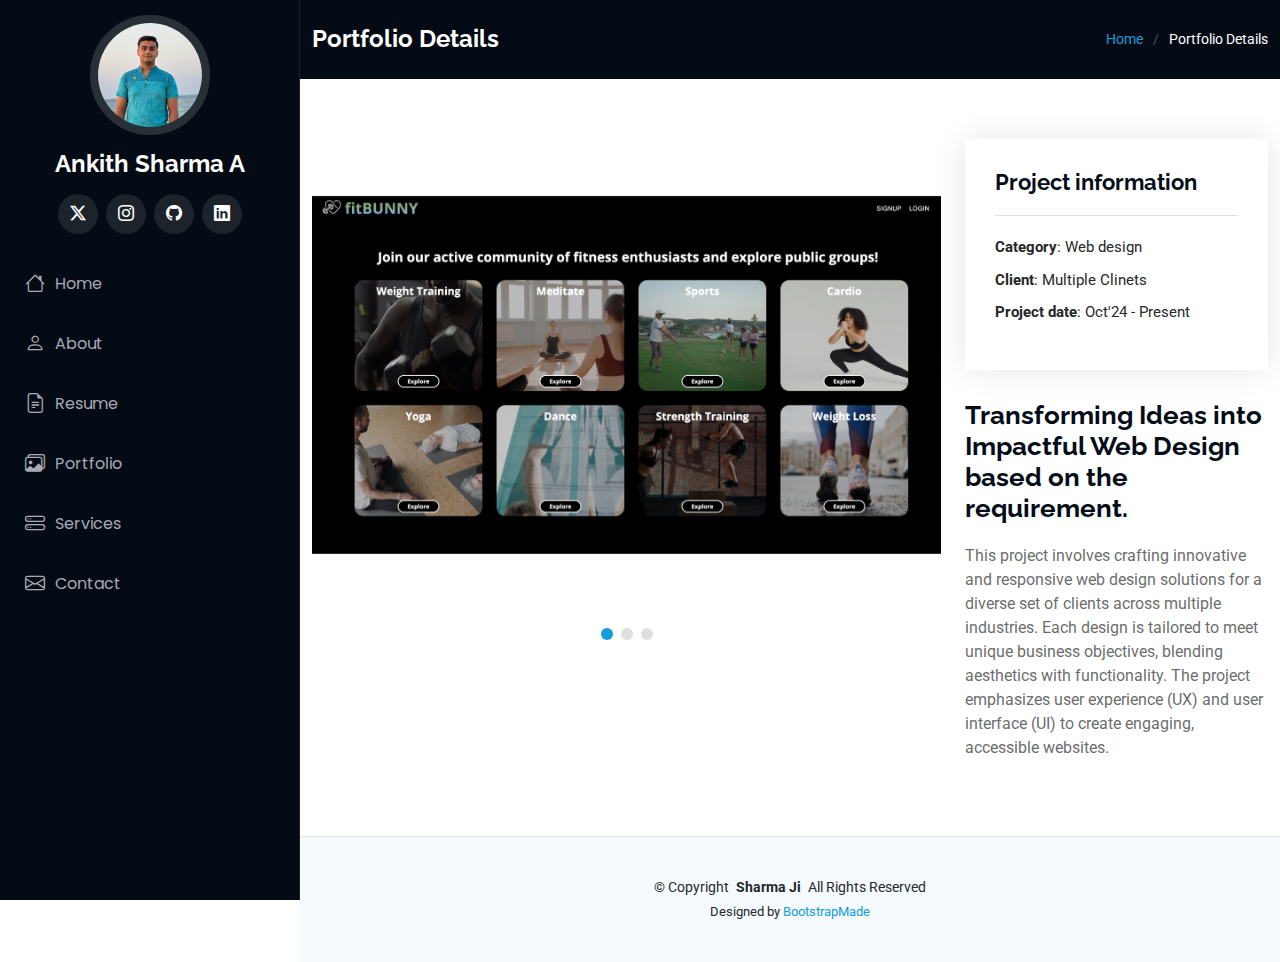
==== portfolio-details.html @ 42388f9a "Port" ====
<!DOCTYPE html>
<html lang="en">

<head>
  <meta charset="utf-8">
  <meta content="width=device-width, initial-scale=1.0" name="viewport">
  <title>Portfolio Details e</title>
  <meta content="" name="description">
  <meta content="" name="keywords">

  <!-- Favicons -->
  <link href="assets/img/favicon.png" rel="icon">
  <link href="assets/img/apple-touch-icon.png" rel="apple-touch-icon">

  <!-- Fonts -->
  <link href="https://fonts.googleapis.com" rel="preconnect">
  <link href="https://fonts.gstatic.com" rel="preconnect" crossorigin>
  <link href="https://fonts.googleapis.com/css2?family=Roboto:ital,wght@0,100;0,300;0,400;0,500;0,700;0,900;1,100;1,300;1,400;1,500;1,700;1,900&family=Poppins:ital,wght@0,100;0,200;0,300;0,400;0,500;0,600;0,700;0,800;0,900;1,100;1,200;1,300;1,400;1,500;1,600;1,700;1,800;1,900&family=Raleway:ital,wght@0,100;0,200;0,300;0,400;0,500;0,600;0,700;0,800;0,900;1,100;1,200;1,300;1,400;1,500;1,600;1,700;1,800;1,900&display=swap" rel="stylesheet">

  <!-- Vendor CSS Files -->
  <link href="assets/vendor/bootstrap/css/bootstrap.min.css" rel="stylesheet">
  <link href="assets/vendor/bootstrap-icons/bootstrap-icons.css" rel="stylesheet">
  <link href="assets/vendor/aos/aos.css" rel="stylesheet">
  <link href="assets/vendor/glightbox/css/glightbox.min.css" rel="stylesheet">
  <link href="assets/vendor/swiper/swiper-bundle.min.css" rel="stylesheet">

  <!-- Main CSS File -->
  <link href="assets/css/main.css" rel="stylesheet">

  <!-- =======================================================
  * Template Name: iPortfolio
  * Template URL: https://bootstrapmade.com/iportfolio-bootstrap-portfolio-websites-template/
  * Updated: Jun 29 2024 with Bootstrap v5.3.3
  * Author: BootstrapMade.com
  * License: https://bootstrapmade.com/license/
  ======================================================== -->
</head>

<body class="portfolio-details-page">

  <header id="header" class="header dark-background d-flex flex-column">
    <i class="header-toggle d-xl-none bi bi-list"></i>

    <div class="profile-img">
      <img src="assets/img/my-profile-img.jpg" alt="" class="img-fluid rounded-circle">
    </div>

    <a href="index.html" class="logo d-flex align-items-center justify-content-center">
      <!-- Uncomment the line below if you also wish to use an image logo -->
      <!-- <img src="assets/img/logo.png" alt=""> -->
      <h1 class="sitename">Ankith Sharma A</h1>
    </a>

    <div class="social-links text-center">
      <a href="https://x.com/ankithsharma80" class="twitter"><i class="bi bi-twitter-x"></i></a>
      <a href="https://instagram.com/Ankitsharma004" class="instagram"><i class="bi bi-instagram"></i></a>
      <a href="https://github.com/AnkithSharmaji" class="github"><i class="bi bi-github"></i></a>
      <a href="https://www.linkedin.com/in/ankithsharmaa/" class="linkedin"><i class="bi bi-linkedin"></i></a>
    </div>

    <nav id="navmenu" class="navmenu">
      <ul>
        <li><a href="#hero"><i class="bi bi-house navicon"></i>Home</a></li>
        <li><a href="#about"><i class="bi bi-person navicon"></i> About</a></li>
        <li><a href="#resume"><i class="bi bi-file-earmark-text navicon"></i> Resume</a></li>
        <li><a href="#portfolio"><i class="bi bi-images navicon"></i> Portfolio</a></li>
        <li><a href="#services"><i class="bi bi-hdd-stack navicon"></i> Services</a></li>
        <li><a href="#contact"><i class="bi bi-envelope navicon"></i> Contact</a></li>
      </ul>
    </nav>

  </header>

  <main class="main">

    <!-- Page Title -->
    <div class="page-title dark-background">
      <div class="container d-lg-flex justify-content-between align-items-center">
        <h1 class="mb-2 mb-lg-0">Portfolio Details</h1>
        <nav class="breadcrumbs">
          <ol>
            <li><a href="index.html">Home</a></li>
            <li class="current">Portfolio Details</li>
          </ol>
        </nav>
      </div>
    </div><!-- End Page Title -->

    <!-- Portfolio Details Section -->
    <section id="portfolio-details" class="portfolio-details section">

      <div class="container" data-aos="fade-up" data-aos-delay="100">

        <div class="row gy-4">

          <div class="col-lg-8">
            <div class="portfolio-details-slider swiper init-swiper">

              <script type="application/json" class="swiper-config">
                {
                  "loop": true,
                  "speed": 600,
                  "autoplay": {
                    "delay": 5000
                  },
                  "slidesPerView": "auto",
                  "pagination": {
                    "el": ".swiper-pagination",
                    "type": "bullets",
                    "clickable": true
                  }
                }
              </script>

              <div class="swiper-wrapper align-items-center">

                <div class="swiper-slide">
                  <img src="assets/img/portfolio/app-1.jpg" alt="">
                </div>

                <div class="swiper-slide">
                  <img src="assets/img/portfolio/app-2.jpg" alt="">
                </div>

                <div class="swiper-slide">
                  <img src="assets/img/portfolio/app-3.jpg" alt="">
                </div>

              </div>
              <div class="swiper-pagination"></div>
            </div>
          </div>

          <div class="col-lg-4">
            <div class="portfolio-info" data-aos="fade-up" data-aos-delay="200">
              <h3>Project information</h3>
              <ul>
                <li><strong>Category</strong>: Web design</li>
                <li><strong>Client</strong>: Multiple Clinets</li>
                <li><strong>Project date</strong>: Oct'24 - Present</li>
              </ul>
            </div>
            <div class="portfolio-description" data-aos="fade-up" data-aos-delay="300">
              <h2>Transforming Ideas into Impactful Web Design  based on the requirement.</h2>
              <p>
                This project involves crafting innovative and responsive web design solutions for a diverse set of clients across multiple industries. Each design is tailored to meet unique business objectives, blending aesthetics with functionality. The project emphasizes user experience (UX) and user interface (UI) to create engaging, accessible websites.
              </p>
            </div>
          </div>

        </div>

      </div>

    </section><!-- /Portfolio Details Section -->

  </main>

  <footer id="footer" class="footer position-relative light-background">

    <div class="container">
      <div class="copyright text-center ">
        <p>© <span>Copyright</span> <strong class="px-1 sitename">Sharma Ji</strong> <span>All Rights Reserved</span></p>
      </div>
      <div class="credits">
        <!-- All the links in the footer should remain intact. -->
        <!-- You can delete the links only if you've purchased the pro version. -->
        <!-- Licensing information: https://bootstrapmade.com/license/ -->
        <!-- Purchase the pro version with working PHP/AJAX contact form: [buy-url] -->
        Designed by <a href="https://bootstrapmade.com/">BootstrapMade</a>
      </div>
    </div>

  </footer>

  <!-- Scroll Top -->
  <a href="#" id="scroll-top" class="scroll-top d-flex align-items-center justify-content-center"><i class="bi bi-arrow-up-short"></i></a>

  <!-- Preloader -->
  <div id="preloader"></div>

  <!-- Vendor JS Files -->
  <script src="assets/vendor/bootstrap/js/bootstrap.bundle.min.js"></script>
  <script src="assets/vendor/php-email-form/validate.js"></script>
  <script src="assets/vendor/aos/aos.js"></script>
  <script src="assets/vendor/typed.js/typed.umd.js"></script>
  <script src="assets/vendor/purecounter/purecounter_vanilla.js"></script>
  <script src="assets/vendor/waypoints/noframework.waypoints.js"></script>
  <script src="assets/vendor/glightbox/js/glightbox.min.js"></script>
  <script src="assets/vendor/imagesloaded/imagesloaded.pkgd.min.js"></script>
  <script src="assets/vendor/isotope-layout/isotope.pkgd.min.js"></script>
  <script src="assets/vendor/swiper/swiper-bundle.min.js"></script>

  <!-- Main JS File -->
  <script src="assets/js/main.js"></script>

</body>

</html>
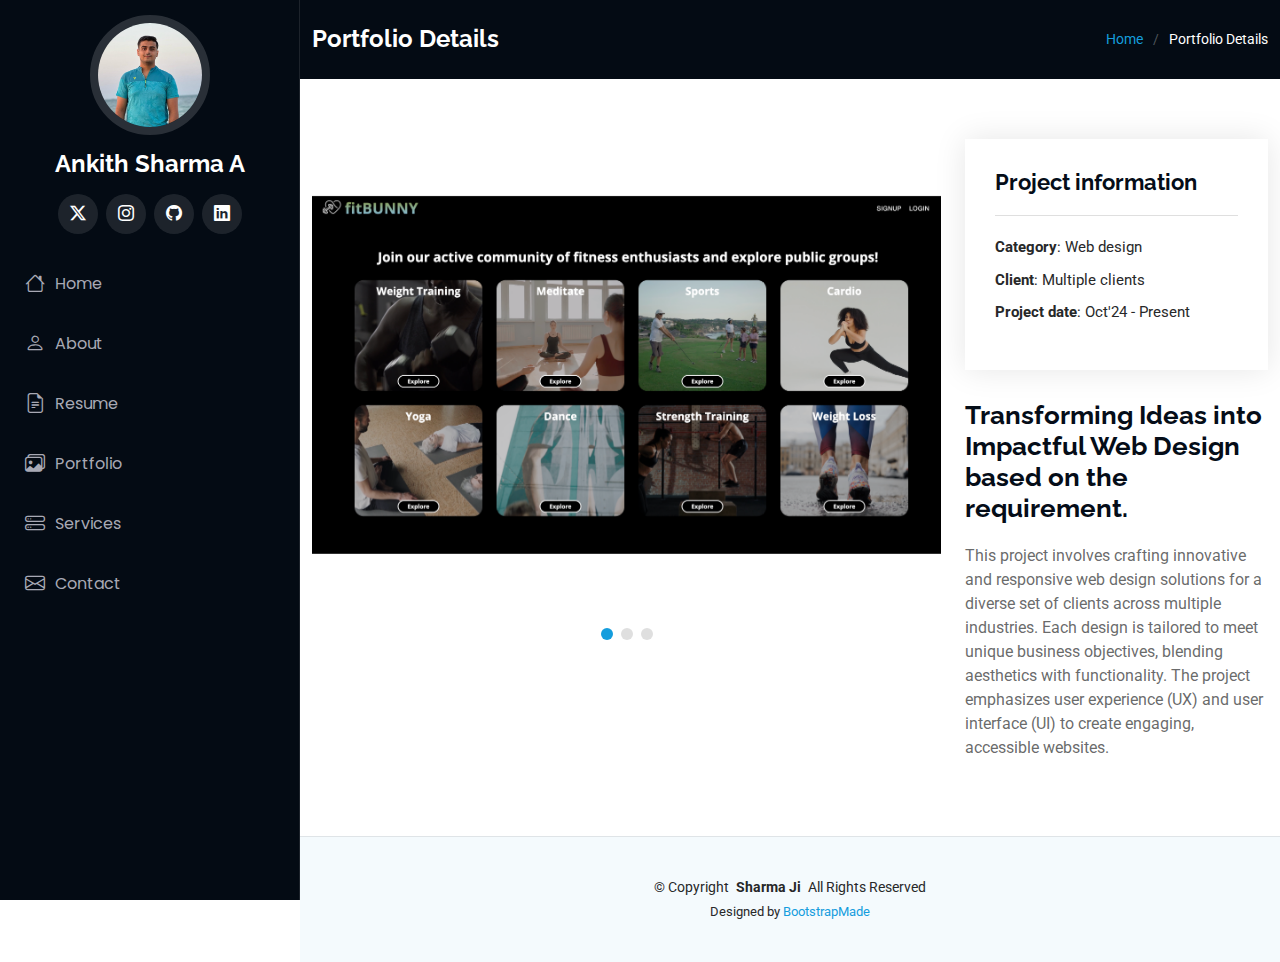
==== commit 443a9310: "Made updates to portfolio" ====
--- a/portfolio-details.html
+++ b/portfolio-details.html
@@ -136,7 +136,7 @@
               <h3>Project information</h3>
               <ul>
                 <li><strong>Category</strong>: Web design</li>
-                <li><strong>Client</strong>: Multiple Clinets</li>
+                <li><strong>Client</strong>: Multiple clients</li>
                 <li><strong>Project date</strong>: Oct'24 - Present</li>
               </ul>
             </div>
